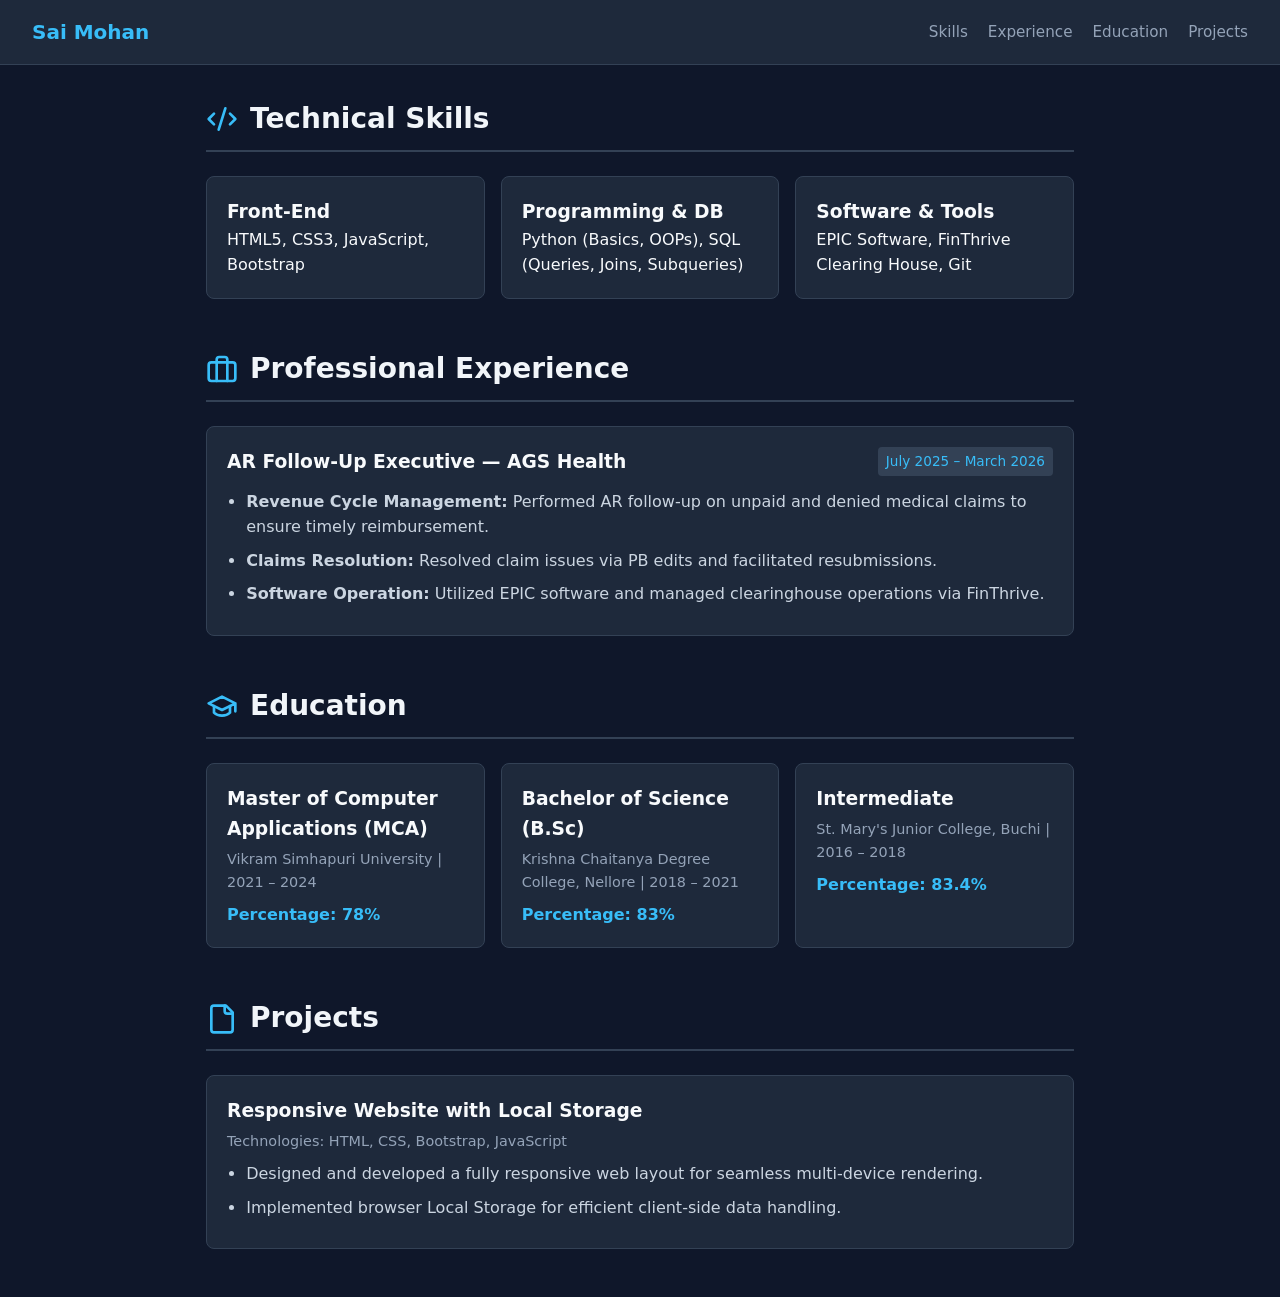
==== portfolio.html @ ccb39236 "your message" ====
<!DOCTYPE html>
<html lang="en">
<head>
  <meta charset="UTF-8">
  <meta name="viewport" content="width=device-width, initial-scale=1.0">
  <title>Sai Mohan Pakala - Portfolio</title>
  <link rel="stylesheet" href="style.css">                           
</head>
<body class="portfolio-body">

  <nav class="navbar">
    <a href="index.html" class="logo">Sai Mohan</a>
    <div class="nav-links">
      <a href="#skills">Skills</a>
      <a href="#experience">Experience</a>
      <a href="#education">Education</a>
      <a href="#projects">Projects</a>
    </div>
  </nav>

  <main class="container">

    <!-- SKILLS SECTION -->
    <section id="skills" class="section">
      <div class="section-title">
        <svg xmlns="http://www.w3.org/2000/svg" width="32" height="32" viewBox="0 0 24 24" fill="none" stroke="#38bdf8" stroke-width="2" stroke-linecap="round" stroke-linejoin="round"><path d="m18 16 4-4-4-4"/><path d="m6 8-4 4 4 4"/><path d="m14.5 4-5 16"/></svg>
        <h2>Technical Skills</h2>
      </div>

      <div class="skills-grid">
        <div class="card">
          <h3>Front-End</h3>
          <p>HTML5, CSS3, JavaScript, Bootstrap</p>
        </div>
        <div class="card">
          <h3>Programming & DB</h3>
          <p>Python (Basics, OOPs), SQL (Queries, Joins, Subqueries)</p>
        </div>
        <div class="card">
          <h3>Software & Tools</h3>
          <p>EPIC Software, FinThrive Clearing House, Git</p>
        </div>
      </div>
    </section>

    <!-- EXPERIENCE SECTION -->
    <section id="experience" class="section">
      <div class="section-title">
        <svg xmlns="http://www.w3.org/2000/svg" width="32" height="32" viewBox="0 0 24 24" fill="none" stroke="#38bdf8" stroke-width="2" stroke-linecap="round" stroke-linejoin="round"><rect width="20" height="14" x="2" y="7" rx="2" ry="2"/><path d="M16 21V5a2 2 0 0 0-2-2h-4a2 2 0 0 0-2 2v16"/></svg>
        <h2>Professional Experience</h2>
      </div>

      <div class="card card-wide">
        <div class="card-header">
          <h3>AR Follow-Up Executive — AGS Health</h3>
          <span class="badge">July 2025 – March 2026</span>
        </div>
        <ul>
          <li><strong>Revenue Cycle Management:</strong> Performed AR follow-up on unpaid and denied medical claims to ensure timely reimbursement.</li>
          <li><strong>Claims Resolution:</strong> Resolved claim issues via PB edits and facilitated resubmissions.</li>
          <li><strong>Software Operation:</strong> Utilized EPIC software and managed clearinghouse operations via FinThrive.</li>
        </ul>
      </div>
    </section>

    <!-- EDUCATION SECTION -->
    <section id="education" class="section">
      <div class="section-title">
        <svg xmlns="http://www.w3.org/2000/svg" width="32" height="32" viewBox="0 0 24 24" fill="none" stroke="#38bdf8" stroke-width="2" stroke-linecap="round" stroke-linejoin="round"><path d="M22 10v6M2 10l10-5 10 5-10 5z"/><path d="M6 12v5c3 3 9 3 12 0v-5"/></svg>
        <h2>Education</h2>
      </div>

      <div class="timeline">
        <div class="card">
          <h3>Master of Computer Applications (MCA)</h3>
          <p class="subtitle-text">Vikram Simhapuri University | 2021 – 2024</p>
          <p class="score">Percentage: 78%</p>
        </div>
        <div class="card">
          <h3>Bachelor of Science (B.Sc)</h3>
          <p class="subtitle-text">Krishna Chaitanya Degree College, Nellore | 2018 – 2021</p>
          <p class="score">Percentage: 83%</p>
        </div>
        <div class="card">
          <h3>Intermediate</h3>
          <p class="subtitle-text">St. Mary's Junior College, Buchi | 2016 – 2018</p>
          <p class="score">Percentage: 83.4%</p>
        </div>
      </div>
    </section>

    <!-- PROJECTS SECTION -->
    <section id="projects" class="section">
      <div class="section-title">
        <svg xmlns="http://www.w3.org/2000/svg" width="32" height="32" viewBox="0 0 24 24" fill="none" stroke="#38bdf8" stroke-width="2" stroke-linecap="round" stroke-linejoin="round"><path d="M15 2H6a2 2 0 0 0-2 2v16a2 2 0 0 0 2 2h12a2 2 0 0 0 2-2V7Z"/><path d="M14 2v4a2 2 0 0 0 2 2h4"/></svg>
        <h2>Projects</h2>
      </div>

      <div class="card card-wide">
        <h3>Responsive Website with Local Storage</h3>
        <p class="subtitle-text">Technologies: HTML, CSS, Bootstrap, JavaScript</p>
        <ul>
          <li>Designed and developed a fully responsive web layout for seamless multi-device rendering.</li>
          <li>Implemented browser Local Storage for efficient client-side data handling.</li>
        </ul>
      </div>
    </section>

  </main>
</body>
</html>
---- style.css ----
* {
  margin: 0;
  padding: 0;
  box-sizing: border-box;
}

body {
  font-family: system-ui, -apple-system, sans-serif;
  background-color: #0f172a;
  color: #f8fafc;
  line-height: 1.6;
}

/* Opening / Landing Page Setup */
body:not(.portfolio-body) {
  display: flex;
  justify-content: center;
  align-items: center;
  min-height: 100vh;
  padding: 1rem;
}

.hero-section {
  text-align: center;
  width: 100%;
}

/* Animations */
.fade-in-up {
  opacity: 0;
  transform: translateY(30px);
  animation: fadeInUp 1.2s cubic-bezier(0.16, 1, 0.3, 1) forwards;
}

@keyframes fadeInUp {
  to {
    opacity: 1;
    transform: translateY(0);
  }
}

.animated-title {
  font-size: clamp(2rem, 5vw, 3.5rem);
  margin-bottom: 0.5rem;
}

.highlight {
  color: #38bdf8;
}

.subtitle {
  font-size: clamp(1rem, 2.5vw, 1.25rem);
  color: #94a3b8;
  margin-bottom: 1.5rem;
}

.btn {
  display: inline-block;
  padding: 0.75rem 1.5rem;
  background-color: #38bdf8;
  color: #0f172a;
  font-weight: bold;
  text-decoration: none;
  border-radius: 8px;
  transition: transform 0.3s ease, background-color 0.3s ease;
}

.btn:hover {
  transform: scale(1.05);
  background-color: #7dd3fc;
}

/* Navbar */
.navbar {
  position: sticky;
  top: 0;
  background-color: #1e293b;
  display: flex;
  flex-wrap: wrap;
  justify-content: space-between;
  align-items: center;
  padding: 1rem 2rem;
  z-index: 100;
  border-bottom: 1px solid #334155;
  gap: 1rem;
}

.logo {
  font-size: 1.25rem;
  font-weight: bold;
  color: #38bdf8;
  text-decoration: none;
}

.nav-links {
  display: flex;
  gap: 1.25rem;
  flex-wrap: wrap;
}

.nav-links a {
  color: #94a3b8;
  text-decoration: none;
  transition: color 0.2s ease;
  font-size: 0.95rem;
}

.nav-links a:hover {
  color: #38bdf8;
}

/* Container & Sections */
.container {
  max-width: 900px;
  margin: 2rem auto;
  padding: 0 1rem;
}

.section {
  margin-bottom: 3rem;
}

.section-title {
  display: flex;
  align-items: center;
  gap: 0.75rem;
  margin-bottom: 1.5rem;
  border-bottom: 2px solid #334155;
  padding-bottom: 0.5rem;
}

.section-title h2 {
  font-size: clamp(1.4rem, 4vw, 1.75rem);
  color: #f1f5f9;
}

/* Responsive Grid & Cards */
.skills-grid, .timeline {
  display: grid;
  grid-template-columns: repeat(auto-fit, minmax(260px, 1fr));
  gap: 1rem;
}

.card {
  background-color: #1e293b;
  padding: 1.25rem;
  border-radius: 8px;
  border: 1px solid #334155;
  transition: transform 0.2s ease, border-color 0.2s ease;
}

.card:hover {
  transform: translateY(-3px);
  border-color: #38bdf8;
}

.card-wide {
  margin-bottom: 1rem;
}

.card-header {
  display: flex;
  flex-wrap: wrap;
  justify-content: space-between;
  align-items: flex-start;
  gap: 0.5rem;
  margin-bottom: 0.75rem;
}

.badge {
  background-color: #334155;
  color: #38bdf8;
  font-size: 0.85rem;
  padding: 0.25rem 0.5rem;
  border-radius: 4px;
  white-space: nowrap;
}

.subtitle-text {
  color: #94a3b8;
  font-size: 0.9rem;
  margin-top: 0.25rem;
  margin-bottom: 0.5rem;
}

.score {
  color: #38bdf8;
  font-weight: 600;
  margin-top: 0.5rem;
}

ul {
  padding-left: 1.2rem;
  color: #cbd5e1;
}

li {
  margin-bottom: 0.5rem;
}

/* Fluid Responsive Video Container */
.video-container video,
.responsive-video iframe {
  width: 100%;
  max-width: 800px;
  aspect-ratio: 16 / 9;
  height: auto;
  border-radius: 8px;
  border: 1px solid #334155;
  display: block;
  margin: 0 auto;
}

/* Mobile Adjustments */
@media (max-width: 600px) {
  .navbar {
    padding: 0.85rem 1rem;
    justify-content: center;
    text-align: center;
  }

  .nav-links {
    justify-content: center;
    gap: 0.85rem;
  }

  .card-header {
    flex-direction: column;
  }
}
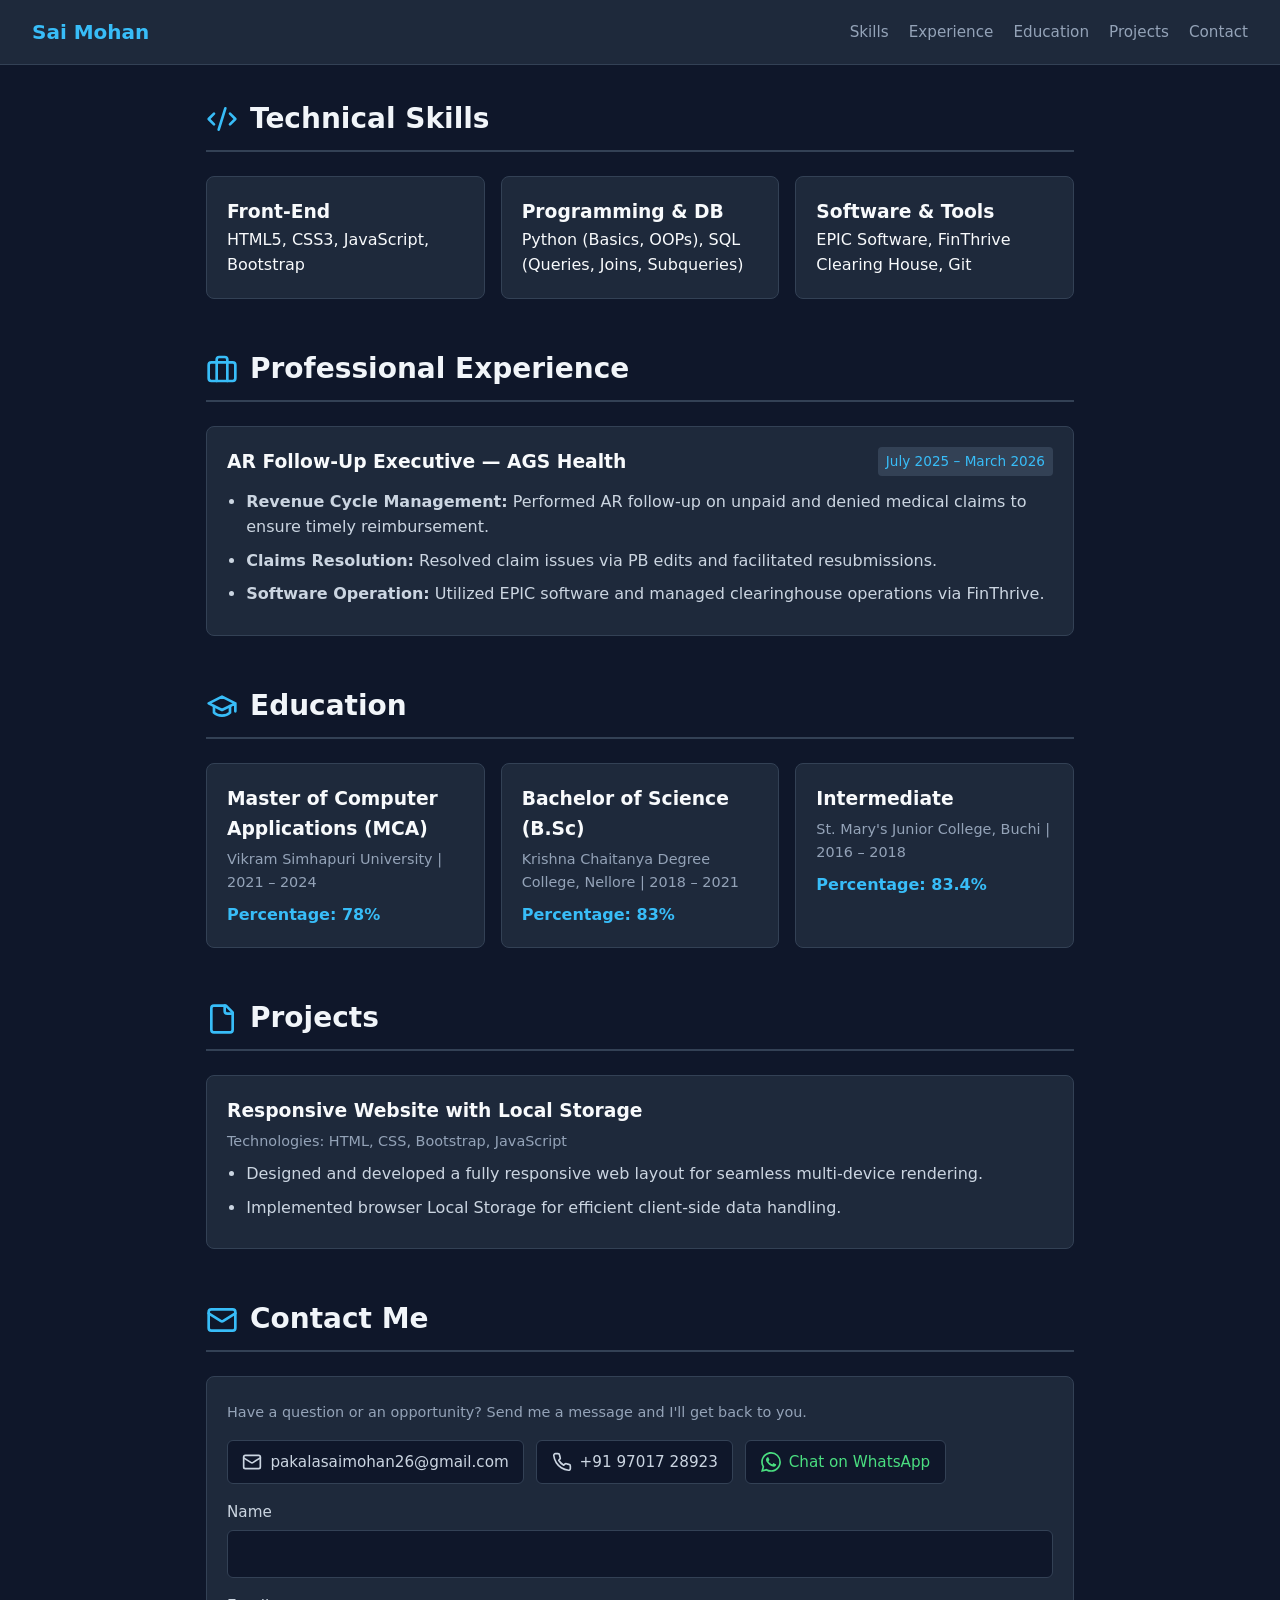
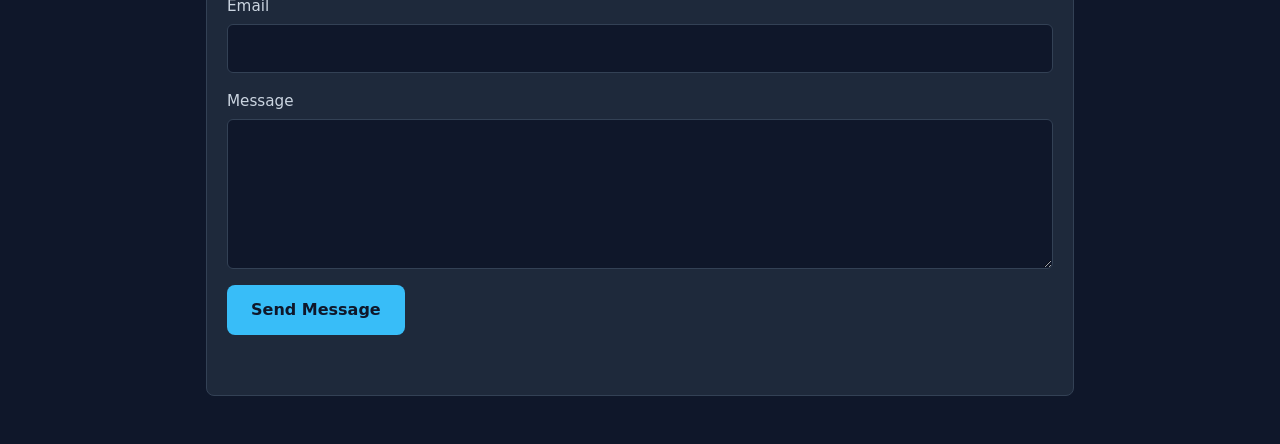
==== commit 1aad3f71: "Create a contact form for direct communication (6ac8e20d26fa2ed4486c4d10)" ====
--- a/portfolio.html
+++ b/portfolio.html
@@ -15,6 +15,7 @@
       <a href="#experience">Experience</a>
       <a href="#education">Education</a>
       <a href="#projects">Projects</a>
+      <a href="#contact">Contact</a>
     </div>
   </nav>
 
@@ -106,6 +107,83 @@
       </div>
     </section>
 
+    <!-- CONTACT SECTION -->
+    <section id="contact" class="section">
+      <div class="section-title">
+        <svg xmlns="http://www.w3.org/2000/svg" width="32" height="32" viewBox="0 0 24 24" fill="none" stroke="#38bdf8" stroke-width="2" stroke-linecap="round" stroke-linejoin="round"><rect width="20" height="16" x="2" y="4" rx="2"/><path d="m22 7-8.97 5.7a1.94 1.94 0 0 1-2.06 0L2 7"/></svg>
+        <h2>Contact Me</h2>
+      </div>
+
+      <div class="card card-wide contact-card">
+        <p class="subtitle-text">Have a question or an opportunity? Send me a message and I'll get back to you.</p>
+        <div class="contact-links">
+          <a href="mailto:pakalasaimohan26@gmail.com" class="contact-link">
+            <svg xmlns="http://www.w3.org/2000/svg" width="20" height="20" viewBox="0 0 24 24" fill="none" stroke="currentColor" stroke-width="2" stroke-linecap="round" stroke-linejoin="round"><rect width="20" height="16" x="2" y="4" rx="2"/><path d="m22 7-8.97 5.7a1.94 1.94 0 0 1-2.06 0L2 7"/></svg>
+            pakalasaimohan26@gmail.com
+          </a>
+          <a href="tel:+919701728923" class="contact-link">
+            <svg xmlns="http://www.w3.org/2000/svg" width="20" height="20" viewBox="0 0 24 24" fill="none" stroke="currentColor" stroke-width="2" stroke-linecap="round" stroke-linejoin="round"><path d="M22 16.92v3a2 2 0 0 1-2.18 2 19.79 19.79 0 0 1-8.63-3.07 19.5 19.5 0 0 1-6-6 19.79 19.79 0 0 1-3.07-8.67A2 2 0 0 1 4.11 2h3a2 2 0 0 1 2 1.72c.13.96.36 1.9.7 2.81a2 2 0 0 1-.45 2.11L8.09 9.91a16 16 0 0 0 6 6l1.27-1.27a2 2 0 0 1 2.11-.45c.91.34 1.85.57 2.81.7A2 2 0 0 1 22 16.92z"/></svg>
+            +91 97017 28923
+          </a>
+          <a href="https://wa.me/919701728923" class="contact-link whatsapp" target="_blank" rel="noopener noreferrer">
+            <svg xmlns="http://www.w3.org/2000/svg" width="20" height="20" viewBox="0 0 24 24" fill="currentColor"><path d="M17.47 14.38c-.3-.15-1.75-.86-2.02-.96-.27-.1-.47-.15-.67.15-.2.3-.77.96-.94 1.16-.17.2-.35.22-.64.07-.3-.15-1.26-.46-2.4-1.48-.89-.79-1.49-1.77-1.66-2.07-.17-.3-.02-.46.13-.6.13-.14.3-.35.45-.52.15-.18.2-.3.3-.5.1-.2.05-.37-.03-.52-.07-.15-.67-1.61-.92-2.2-.24-.58-.49-.5-.67-.51h-.57c-.2 0-.52.07-.79.37-.27.3-1.04 1.02-1.04 2.48s1.07 2.88 1.21 3.08c.15.2 2.1 3.2 5.08 4.49.71.31 1.26.49 1.69.63.71.22 1.36.19 1.87.12.57-.09 1.75-.72 2-1.41.25-.69.25-1.29.17-1.41-.07-.13-.27-.2-.57-.35M12.05 21.79h-.01a9.87 9.87 0 0 1-5.03-1.38l-.36-.21-3.74.98 1-3.65-.24-.37a9.86 9.86 0 0 1-1.51-5.26c0-5.45 4.44-9.88 9.9-9.88a9.83 9.83 0 0 1 9.88 9.89c0 5.45-4.44 9.88-9.89 9.88m8.41-18.3A11.81 11.81 0 0 0 12.05 0C5.5 0 .16 5.34.16 11.89c0 2.1.55 4.14 1.59 5.95L.06 24l6.3-1.65a11.88 11.88 0 0 0 5.68 1.45h.01c6.55 0 11.89-5.34 11.89-11.89a11.82 11.82 0 0 0-3.48-8.41z"/></svg>
+            Chat on WhatsApp
+          </a>
+        </div>
+        <form id="contact-form" name="contact" method="POST" data-netlify="true" netlify-honeypot="bot-field" class="contact-form">
+          <input type="hidden" name="form-name" value="contact">
+          <input type="hidden" name="subject" value="New portfolio message from %{formName}">
+          <p class="hidden-field">
+            <label>Don't fill this out: <input name="bot-field"></label>
+          </p>
+          <div class="form-row">
+            <label for="contact-name">Name</label>
+            <input id="contact-name" type="text" name="name" autocomplete="name" required>
+          </div>
+          <div class="form-row">
+            <label for="contact-email">Email</label>
+            <input id="contact-email" type="email" name="email" autocomplete="email" required>
+          </div>
+          <div class="form-row">
+            <label for="contact-message">Message</label>
+            <textarea id="contact-message" name="message" rows="5" required></textarea>
+          </div>
+          <button type="submit" class="btn">Send Message</button>
+          <p id="form-status" class="form-status" role="status" aria-live="polite"></p>
+        </form>
+      </div>
+    </section>
+
   </main>
+
+  <script>
+    const contactForm = document.getElementById('contact-form');
+    const formStatus = document.getElementById('form-status');
+
+    contactForm.addEventListener('submit', async (e) => {
+      e.preventDefault();
+      const button = contactForm.querySelector('button[type="submit"]');
+      button.disabled = true;
+      formStatus.className = 'form-status';
+      formStatus.textContent = 'Sending...';
+
+      try {
+        const response = await fetch('/', {
+          method: 'POST',
+          headers: { 'Content-Type': 'application/x-www-form-urlencoded' },
+          body: new URLSearchParams(new FormData(contactForm)).toString(),
+        });
+        if (!response.ok) throw new Error('Request failed');
+        contactForm.reset();
+        formStatus.classList.add('success');
+        formStatus.textContent = "Thanks! Your message has been sent.";
+      } catch (err) {
+        formStatus.classList.add('error');
+        formStatus.textContent = 'Sorry, something went wrong. Please try again.';
+      } finally {
+        button.disabled = false;
+      }
+    });
+  </script>
 </body>
 </html>
--- a/style.css
+++ b/style.css
@@ -227,4 +227,114 @@
   .card-header {
     flex-direction: column;
   }
-}+}
+/* Contact Form */
+.contact-card:hover {
+  transform: none;
+}
+
+.contact-form {
+  display: flex;
+  flex-direction: column;
+  gap: 1rem;
+  margin-top: 1rem;
+}
+
+.form-row {
+  display: flex;
+  flex-direction: column;
+  gap: 0.35rem;
+}
+
+.form-row label {
+  color: #cbd5e1;
+  font-size: 0.95rem;
+}
+
+.contact-form input,
+.contact-form textarea {
+  font: inherit;
+  color: #f8fafc;
+  background-color: #0f172a;
+  border: 1px solid #334155;
+  border-radius: 6px;
+  padding: 0.65rem 0.75rem;
+  transition: border-color 0.2s ease;
+}
+
+.contact-form textarea {
+  resize: vertical;
+}
+
+.contact-form input:focus,
+.contact-form textarea:focus {
+  outline: none;
+  border-color: #38bdf8;
+}
+
+.contact-form .btn {
+  align-self: flex-start;
+  border: none;
+  cursor: pointer;
+  font: inherit;
+  font-weight: bold;
+}
+
+.contact-form .btn:disabled {
+  opacity: 0.6;
+  cursor: not-allowed;
+}
+
+.hidden-field {
+  display: none;
+}
+
+.form-status {
+  font-size: 0.95rem;
+  min-height: 1.5rem;
+}
+
+.form-status.success {
+  color: #4ade80;
+}
+
+.form-status.error {
+  color: #f87171;
+}
+
+/* Direct Contact Links */
+.contact-links {
+  display: flex;
+  flex-wrap: wrap;
+  gap: 0.75rem;
+  margin: 1rem 0 0.5rem;
+}
+
+.contact-link {
+  display: inline-flex;
+  align-items: center;
+  gap: 0.5rem;
+  padding: 0.55rem 0.9rem;
+  background-color: #0f172a;
+  border: 1px solid #334155;
+  border-radius: 6px;
+  color: #cbd5e1;
+  text-decoration: none;
+  font-size: 0.95rem;
+  word-break: break-all;
+  transition: border-color 0.2s ease, color 0.2s ease;
+}
+
+.contact-link:hover {
+  border-color: #38bdf8;
+  color: #38bdf8;
+}
+
+.contact-link.whatsapp {
+  color: #4ade80;
+}
+
+.contact-link.whatsapp:hover {
+  border-color: #25d366;
+  color: #25d366;
+}
